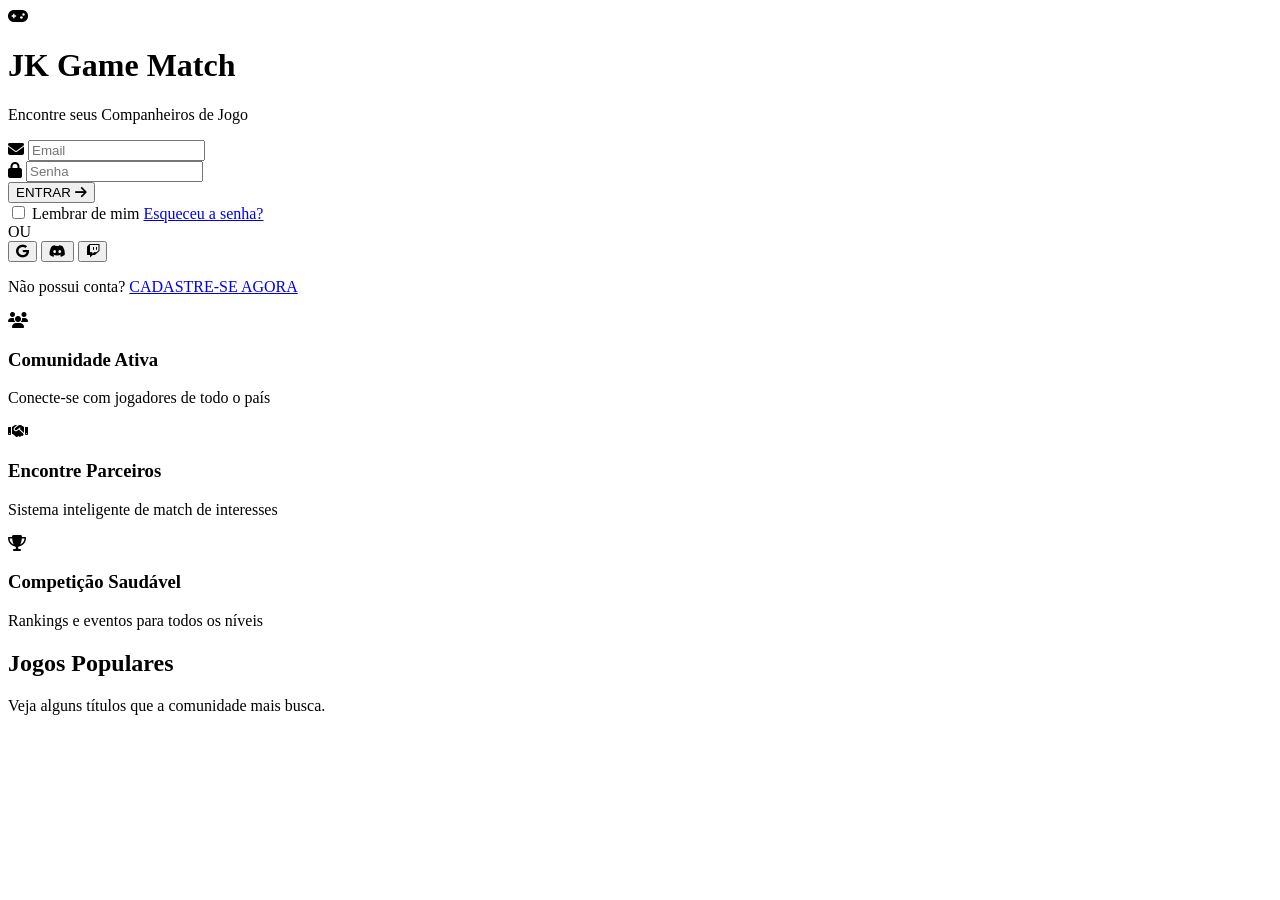
==== index.html @ 79d3e109 "Add files via upload" ====
<!DOCTYPE html>
<html lang="pt-BR">
<head>
    <meta charset="UTF-8">
    <meta name="viewport" content="width=device-width, initial-scale=1.0">
    <title>JK Game Match - Login</title>
    <link rel="stylesheet" href="css/style.css">
    <link rel="stylesheet" href="https://cdnjs.cloudflare.com/ajax/libs/font-awesome/6.4.0/css/all.min.css">
</head>
<body>
    <div class="background-animation"></div>

    <div class="login-container">
        <div class="login-box">
            <div class="logo-section">
                <div class="logo">
                    <i class="fas fa-gamepad"></i>
                    <h1>JK Game Match</h1>
                </div>
                <p class="tagline">Encontre seus Companheiros de Jogo</p>
            </div>

            <div id="statusMessage" class="status-message" role="alert"></div>

            <form id="loginForm" class="form-group" id="loginFormStatic">
                <div class="input-group">
                    <i class="fas fa-envelope"></i>
                    <input type="email" id="email" name="email" placeholder="Email" required>
                </div>

                <div class="input-group">
                    <i class="fas fa-lock"></i>
                    <input type="password" id="senha" name="senha" placeholder="Senha" required>
                </div>

                <button type="submit" class="btn-neon btn-login">
                    <span>ENTRAR</span>
                    <i class="fas fa-arrow-right"></i>
                </button>

                <div class="remember-forgot">
                    <label class="checkbox">
                        <input type="checkbox" id="lembrar">
                        <span>Lembrar de mim</span>
                    </label>
                    <a href="#" class="forgot-link">Esqueceu a senha?</a>
                </div>
            </form>

            <div class="divider">
                <span>OU</span>
            </div>

            <div class="social-login">
                <button id="googleLogin" class="btn-social google" title="Login com Google">
                    <i class="fab fa-google"></i>
                </button>
                <button id="discordLogin" class="btn-social discord" title="Login com Discord">
                    <i class="fab fa-discord"></i>
                </button>
                <button id="twitchLogin" class="btn-social twitch" title="Login com Twitch">
                    <i class="fab fa-twitch"></i>
                </button>
            </div>

            <div class="signup-link">
                <p>Não possui conta? <a href="cadastro.html" class="link-neon">CADASTRE-SE AGORA</a></p>
            </div>
        </div>

        <div class="login-info">
            <div class="info-card">
                <i class="fas fa-users"></i>
                <h3>Comunidade Ativa</h3>
                <p>Conecte-se com jogadores de todo o país</p>
            </div>
            <div class="info-card">
                <i class="fas fa-handshake"></i>
                <h3>Encontre Parceiros</h3>
                <p>Sistema inteligente de match de interesses</p>
            </div>
            <div class="info-card">
                <i class="fas fa-trophy"></i>
                <h3>Competição Saudável</h3>
                <p>Rankings e eventos para todos os níveis</p>
            </div>
        </div>

        <div class="login-games-section">
            <div class="section-header">
                <h2>Jogos Populares</h2>
                <p>Veja alguns títulos que a comunidade mais busca.</p>
            </div>
            <div class="games-grid" id="homeGames"></div>
        </div>
    </div>

    <script src="js/script.js"></script>
    <script src="js/dados.js"></script>
    <script>
        document.addEventListener('DOMContentLoaded', () => {
            const container = document.getElementById('homeGames');
            if (!container || !window.jogosSimulados) return;

            container.innerHTML = jogosSimulados.slice(0, 4).map(jogo => `
                <div class="game-card">
                    <div class="card-image" style="background-image: url('${jogo.imagem}');">
                        ${!jogo.imagem ? jogo.icon : ''}
                    </div>
                    <div class="card-content">
                        <h3 class="card-title">${jogo.nome}</h3>
                        <p class="card-subtitle">${jogo.genero} • ${jogo.plataforma}</p>
                        <p class="card-description">${jogo.descricao}</p>
                    </div>
                </div>
            `).join('');
        });
    </script>
    <script src="js/login_oauth.js"></script>
    <script>
        (function () {
            const params = new URLSearchParams(window.location.search);
            const status = params.get('status');
            const message = params.get('message');
            const box = document.getElementById('statusMessage');
            if (box && status && message) {
                box.textContent = decodeURIComponent(message);
                box.className = 'status-message show ' + (status === 'success' ? 'success' : 'error');
            }
        })();
    </script>
</body>
</html>
<script>
document.addEventListener('DOMContentLoaded', () => {
    const form = document.getElementById('loginFormStatic');
    if (form) {
        form.addEventListener('submit', (e) => {
            e.preventDefault();
            const email = document.getElementById('email').value;
            // Simular salvar usuário na sessão (localStorage)
            localStorage.setItem('usuarioLogado', JSON.stringify({
                id: 1,
                nome: 'Jogador Teste',
                nickname: 'JogadorTeste',
                email: email,
                rank: 'Intermediário',
                plataforma: 'PC',
                foto: 'images/avatar-default.svg',
                nivel: 5
            }));
            window.location.href = 'dashboard.html';
        });
    }
});
</script>
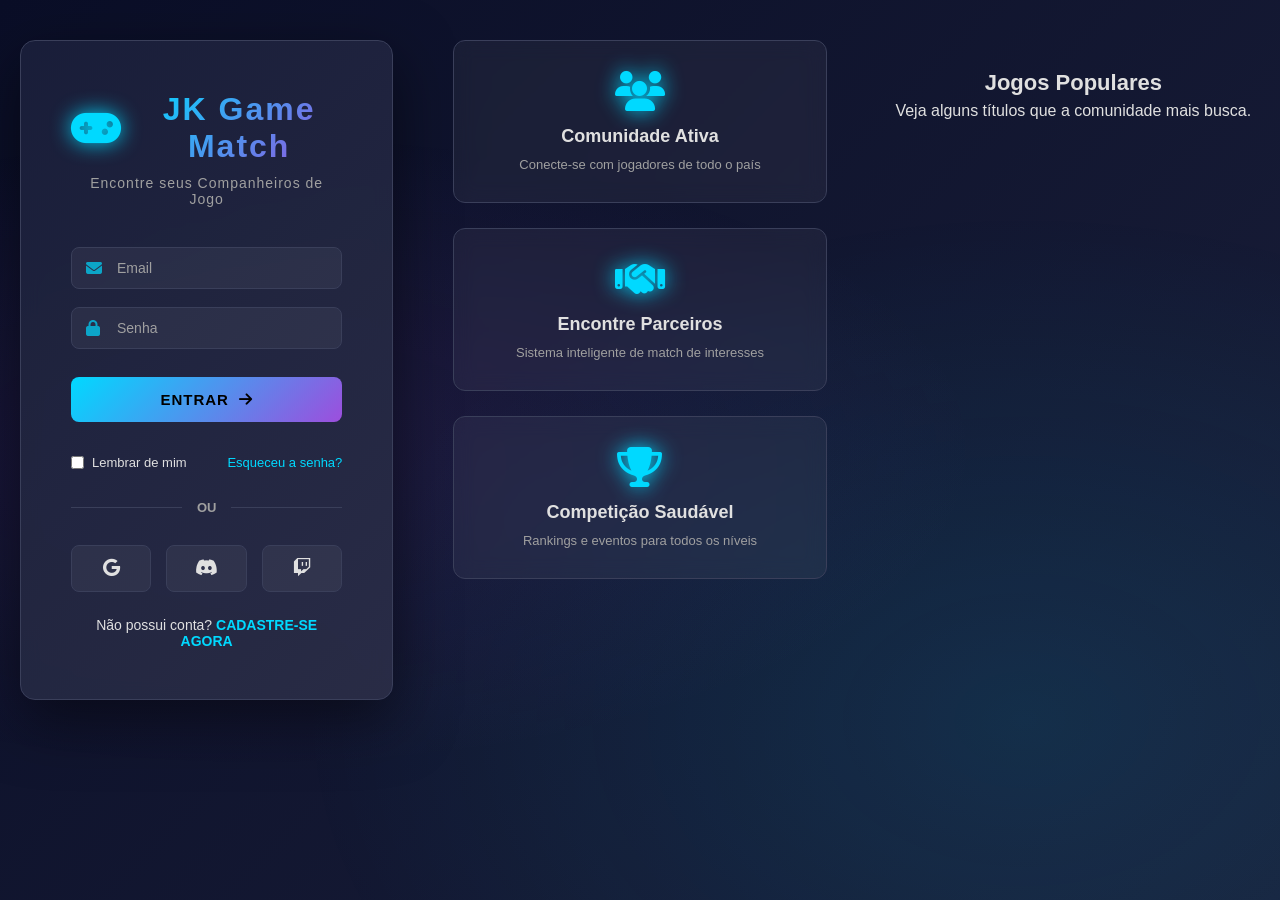
==== commit ef3ebed3: "Add files via upload" ====
--- a/index.html
+++ b/index.html
@@ -4,7 +4,7 @@
     <meta charset="UTF-8">
     <meta name="viewport" content="width=device-width, initial-scale=1.0">
     <title>JK Game Match - Login</title>
-    <link rel="stylesheet" href="css/style.css">
+    <link rel="stylesheet" href="style.css">
     <link rel="stylesheet" href="https://cdnjs.cloudflare.com/ajax/libs/font-awesome/6.4.0/css/all.min.css">
 </head>
 <body>
@@ -95,8 +95,8 @@
         </div>
     </div>
 
-    <script src="js/script.js"></script>
-    <script src="js/dados.js"></script>
+    <script src="script.js"></script>
+    <script src="dados.js"></script>
     <script>
         document.addEventListener('DOMContentLoaded', () => {
             const container = document.getElementById('homeGames');
@@ -116,7 +116,7 @@
             `).join('');
         });
     </script>
-    <script src="js/login_oauth.js"></script>
+    <script src="login_oauth.js"></script>
     <script>
         (function () {
             const params = new URLSearchParams(window.location.search);
--- a/style.css
+++ b/style.css
@@ -0,0 +1,2436 @@
+/* ============================================
+   JK Game Match - CSS Moderno e Gamer
+   ============================================ */
+
+* {
+    margin: 0;
+    padding: 0;
+    box-sizing: border-box;
+}
+
+/* Variáveis de cores */
+:root {
+    --primary: #0a0e27;
+    --secondary: #1a1f3a;
+    --tertiary: #2a2d47;
+    --accent-purple: #9d4edd;
+    --accent-blue: #00d9ff;
+    --accent-pink: #ff006e;
+    --text-light: #e0e0e0;
+    --text-muted: #a0a0a0;
+    --border: #3a3f5a;
+    --success: #00ff88;
+    --warning: #ffaa00;
+    --danger: #ff0055;
+    --shadow: rgba(0, 0, 0, 0.5);
+}
+
+/* Base */
+html, body {
+    width: 100%;
+    height: 100%;
+}
+
+body {
+    font-family: 'Segoe UI', 'Roboto', sans-serif;
+    background: linear-gradient(135deg, #0a0e27 0%, #1a1f3a 100%);
+    color: var(--text-light);
+    overflow-x: hidden;
+}
+
+/* Background Animation */
+.background-animation {
+    position: fixed;
+    top: 0;
+    left: 0;
+    width: 100%;
+    height: 100%;
+    background: 
+        radial-gradient(ellipse at 20% 50%, rgba(157, 78, 221, 0.1) 0%, transparent 50%),
+        radial-gradient(ellipse at 80% 80%, rgba(0, 217, 255, 0.1) 0%, transparent 50%);
+    pointer-events: none;
+    z-index: -1;
+    animation: gradientShift 15s ease infinite;
+}
+
+@keyframes gradientShift {
+    0%, 100% {
+        opacity: 1;
+    }
+    50% {
+        opacity: 0.8;
+    }
+}
+
+/* ============================================
+   LOGIN & CADASTRO
+   ============================================ */
+
+.login-container {
+    display: flex;
+    align-items: flex-start;
+    justify-content: space-between;
+    min-height: 100vh;
+    padding: 40px 20px;
+    gap: 60px;
+    flex-wrap: wrap;
+}
+
+.login-box,
+.login-info,
+.login-games-section {
+    flex: 1 1 320px;
+    min-width: 280px;
+}
+
+.login-box {
+    background: linear-gradient(135deg, rgba(26, 31, 58, 0.95) 0%, rgba(42, 45, 71, 0.95) 100%);
+    border: 1px solid var(--border);
+    border-radius: 15px;
+    padding: 50px;
+    width: 100%;
+    max-width: 450px;
+    box-shadow: 0 20px 60px var(--shadow);
+    backdrop-filter: blur(10px);
+    animation: slideInLeft 0.6s ease;
+}
+
+.login-games-section {
+    width: 100%;
+    max-width: 760px;
+    margin-top: 30px;
+}
+
+.login-games-section .section-header {
+    display: flex;
+    flex-direction: column;
+    gap: 6px;
+    margin-bottom: 20px;
+}
+
+.login-games-section .games-grid {
+    grid-template-columns: repeat(auto-fit, minmax(220px, 1fr));
+    gap: 18px;
+}
+
+@keyframes slideInLeft {
+    from {
+        opacity: 0;
+        transform: translateX(-50px);
+    }
+    to {
+        opacity: 1;
+        transform: translateX(0);
+    }
+}
+
+.signup-box {
+    max-width: 500px;
+}
+
+.logo-section {
+    text-align: center;
+    margin-bottom: 40px;
+}
+
+.logo {
+    display: flex;
+    align-items: center;
+    justify-content: center;
+    gap: 15px;
+    margin-bottom: 10px;
+}
+
+.logo i {
+    font-size: 40px;
+    color: var(--accent-blue);
+    text-shadow: 0 0 20px var(--accent-blue);
+}
+
+.logo h1 {
+    font-size: 32px;
+    background: linear-gradient(135deg, var(--accent-blue), var(--accent-purple));
+    -webkit-background-clip: text;
+    -webkit-text-fill-color: transparent;
+    background-clip: text;
+    font-weight: 800;
+    letter-spacing: 2px;
+}
+
+.tagline {
+    color: var(--text-muted);
+    font-size: 14px;
+    letter-spacing: 1px;
+}
+
+/* Form Group */
+.form-group {
+    display: flex;
+    flex-direction: column;
+    gap: 18px;
+    margin-bottom: 25px;
+}
+
+.form-row {
+    display: grid;
+    grid-template-columns: 1fr 1fr;
+    gap: 15px;
+}
+
+.input-group {
+    position: relative;
+    display: flex;
+    align-items: center;
+}
+
+.input-group i {
+    position: absolute;
+    left: 15px;
+    color: var(--accent-blue);
+    font-size: 16px;
+    opacity: 0.7;
+}
+
+.input-group input,
+.input-group select,
+.input-group textarea {
+    width: 100%;
+    background: rgba(255, 255, 255, 0.05);
+    border: 1px solid var(--border);
+    border-radius: 8px;
+    padding: 12px 15px 12px 45px;
+    color: var(--text-light);
+    font-size: 14px;
+    transition: all 0.3s ease;
+    font-family: inherit;
+}
+
+.input-group input:focus,
+.input-group select:focus,
+.input-group textarea:focus {
+    outline: none;
+    border-color: var(--accent-blue);
+    background: rgba(0, 217, 255, 0.1);
+    box-shadow: 0 0 15px rgba(0, 217, 255, 0.3);
+}
+
+.input-group input::placeholder {
+    color: var(--text-muted);
+}
+
+.input-group select option {
+    background: var(--secondary);
+    color: var(--text-light);
+}
+
+.input-group textarea {
+    resize: vertical;
+    padding-left: 45px;
+}
+
+/* Buttons */
+.btn-neon {
+    display: flex;
+    align-items: center;
+    justify-content: center;
+    gap: 10px;
+    width: 100%;
+    padding: 14px 20px;
+    background: linear-gradient(135deg, var(--accent-blue), var(--accent-purple));
+    color: #000;
+    border: none;
+    border-radius: 8px;
+    font-weight: 700;
+    font-size: 15px;
+    letter-spacing: 1px;
+    cursor: pointer;
+    transition: all 0.3s ease;
+    position: relative;
+    overflow: hidden;
+    text-transform: uppercase;
+}
+
+.btn-neon::before {
+    content: '';
+    position: absolute;
+    top: 0;
+    left: -100%;
+    width: 100%;
+    height: 100%;
+    background: linear-gradient(90deg, transparent, rgba(255, 255, 255, 0.2), transparent);
+    transition: left 0.5s ease;
+}
+
+.btn-neon:hover {
+    transform: translateY(-2px);
+    box-shadow: 0 10px 30px rgba(0, 217, 255, 0.4), 0 0 20px rgba(157, 78, 221, 0.3);
+}
+
+.btn-neon:hover::before {
+    left: 100%;
+}
+
+.btn-login {
+    margin-top: 10px;
+}
+
+/* Remember & Forgot */
+.remember-forgot {
+    display: flex;
+    justify-content: space-between;
+    align-items: center;
+    font-size: 13px;
+    margin-top: 15px;
+}
+
+.checkbox {
+    display: flex;
+    align-items: center;
+    gap: 8px;
+    cursor: pointer;
+    user-select: none;
+}
+
+.checkbox input {
+    width: auto !important;
+    padding: 0 !important;
+    left: auto !important;
+    cursor: pointer;
+}
+
+.forgot-link {
+    color: var(--accent-blue);
+    text-decoration: none;
+    transition: all 0.3s ease;
+}
+
+.forgot-link:hover {
+    text-decoration: underline;
+    text-shadow: 0 0 10px var(--accent-blue);
+}
+
+/* Divider */
+.divider {
+    display: flex;
+    align-items: center;
+    margin: 30px 0;
+    gap: 15px;
+}
+
+.divider::before,
+.divider::after {
+    content: '';
+    flex: 1;
+    height: 1px;
+    background: var(--border);
+}
+
+.divider span {
+    color: var(--text-muted);
+    font-size: 13px;
+    font-weight: 600;
+}
+
+/* Social Login */
+.social-login {
+    display: flex;
+    gap: 15px;
+    margin-bottom: 25px;
+}
+
+.btn-social {
+    flex: 1;
+    padding: 12px;
+    background: rgba(255, 255, 255, 0.05);
+    border: 1px solid var(--border);
+    border-radius: 8px;
+    color: var(--text-light);
+    font-size: 18px;
+    cursor: pointer;
+    transition: all 0.3s ease;
+}
+
+.btn-social:hover {
+    border-color: var(--accent-blue);
+    transform: translateY(-2px);
+    box-shadow: 0 5px 15px rgba(0, 217, 255, 0.2);
+}
+
+.btn-social.google:hover {
+    color: #4285f4;
+}
+
+.btn-social.discord:hover {
+    color: #5865f2;
+}
+
+.btn-social.twitch:hover {
+    color: #9146ff;
+}
+
+/* Signup Link */
+.signup-link {
+    text-align: center;
+    margin-top: 20px;
+    font-size: 14px;
+}
+
+.link-neon {
+    color: var(--accent-blue);
+    text-decoration: none;
+    font-weight: 700;
+    transition: all 0.3s ease;
+}
+
+.link-neon:hover {
+    color: var(--accent-purple);
+    text-shadow: 0 0 10px var(--accent-blue);
+}
+
+/* Checkbox Accept */
+.checkbox-accept {
+    display: flex;
+    gap: 10px;
+    font-size: 13px;
+    cursor: pointer;
+}
+
+.checkbox-accept input {
+    width: 18px !important;
+    height: 18px !important;
+    padding: 0 !important;
+    left: auto !important;
+    flex-shrink: 0;
+}
+
+.checkbox-accept a {
+    color: var(--accent-blue);
+    text-decoration: none;
+}
+
+.checkbox-accept a:hover {
+    text-decoration: underline;
+}
+
+/* Status Message */
+.status-message {
+    margin-top: 20px;
+    padding: 12px 15px;
+    border-radius: 8px;
+    font-size: 13px;
+    text-align: center;
+    display: none;
+}
+
+.status-message.show {
+    display: block;
+}
+
+.status-message.success {
+    background: rgba(0, 255, 136, 0.1);
+    border: 1px solid var(--success);
+    color: var(--success);
+}
+
+.status-message.error {
+    background: rgba(255, 0, 85, 0.1);
+    border: 1px solid var(--danger);
+    color: var(--danger);
+}
+
+/* Login Info Cards */
+.login-info {
+    display: grid;
+    grid-template-columns: repeat(auto-fit, minmax(220px, 1fr));
+    gap: 25px;
+}
+
+.info-card {
+    background: rgba(255, 255, 255, 0.05);
+    border: 1px solid var(--border);
+    border-radius: 12px;
+    padding: 30px 25px;
+    text-align: center;
+    backdrop-filter: blur(10px);
+    transition: all 0.3s ease;
+    animation: slideInRight 0.6s ease backwards;
+}
+
+.info-card:nth-child(1) { animation-delay: 0.1s; }
+.info-card:nth-child(2) { animation-delay: 0.2s; }
+.info-card:nth-child(3) { animation-delay: 0.3s; }
+
+@keyframes slideInRight {
+    from {
+        opacity: 0;
+        transform: translateX(50px);
+    }
+    to {
+        opacity: 1;
+        transform: translateX(0);
+    }
+}
+
+.info-card:hover {
+    border-color: var(--accent-blue);
+    transform: translateY(-10px);
+    box-shadow: 0 15px 40px rgba(0, 217, 255, 0.2);
+}
+
+.info-card i {
+    font-size: 40px;
+    color: var(--accent-blue);
+    margin-bottom: 15px;
+    text-shadow: 0 0 20px var(--accent-blue);
+}
+
+.info-card h3 {
+    font-size: 18px;
+    margin-bottom: 10px;
+    color: var(--text-light);
+}
+
+.info-card p {
+    font-size: 13px;
+    color: var(--text-muted);
+}
+
+/* ============================================
+   LAYOUT PRINCIPAL
+   ============================================ */
+
+.container-main {
+    display: flex;
+    height: 100vh;
+    background: var(--primary);
+}
+
+.sidebar {
+    width: 280px;
+    background: linear-gradient(180deg, rgba(26, 31, 58, 0.98) 0%, rgba(10, 14, 39, 0.98) 100%);
+    border-right: 1px solid var(--border);
+    display: flex;
+    flex-direction: column;
+    padding: 20px;
+    overflow-y: auto;
+    scrollbar-width: thin;
+    scrollbar-color: var(--accent-blue) transparent;
+}
+
+.sidebar::-webkit-scrollbar {
+    width: 6px;
+}
+
+.sidebar::-webkit-scrollbar-track {
+    background: transparent;
+}
+
+.sidebar::-webkit-scrollbar-thumb {
+    background: var(--accent-blue);
+    border-radius: 3px;
+}
+
+.sidebar-header {
+    display: flex;
+    justify-content: space-between;
+    align-items: center;
+    margin-bottom: 30px;
+}
+
+.logo-small {
+    display: flex;
+    align-items: center;
+    gap: 10px;
+    font-weight: 800;
+    font-size: 18px;
+}
+
+.logo-small i {
+    color: var(--accent-blue);
+    text-shadow: 0 0 15px var(--accent-blue);
+}
+
+.btn-sidebar-toggle {
+    display: none;
+    background: none;
+    border: none;
+    color: var(--accent-blue);
+    cursor: pointer;
+    font-size: 20px;
+}
+
+.sidebar-nav {
+    flex: 1;
+    display: flex;
+    flex-direction: column;
+    gap: 10px;
+}
+
+.nav-item {
+    display: flex;
+    align-items: center;
+    gap: 15px;
+    padding: 12px 15px;
+    border-radius: 8px;
+    color: var(--text-muted);
+    text-decoration: none;
+    transition: all 0.3s ease;
+    position: relative;
+    overflow: hidden;
+    font-size: 14px;
+    font-weight: 500;
+}
+
+.nav-item::before {
+    content: '';
+    position: absolute;
+    left: 0;
+    top: 0;
+    height: 100%;
+    width: 3px;
+    background: var(--accent-blue);
+    transform: scaleY(0);
+    transform-origin: bottom;
+    transition: transform 0.3s ease;
+}
+
+.nav-item:hover {
+    color: var(--accent-blue);
+    background: rgba(0, 217, 255, 0.1);
+}
+
+.nav-item:hover::before {
+    transform: scaleY(1);
+}
+
+.nav-item.active {
+    color: var(--accent-blue);
+    background: rgba(0, 217, 255, 0.15);
+}
+
+.nav-item.active::before {
+    transform: scaleY(1);
+}
+
+.nav-item i {
+    width: 20px;
+    text-align: center;
+}
+
+.nav-item .badge {
+    margin-left: auto;
+    background: var(--danger);
+    color: white;
+    border-radius: 50%;
+    width: 24px;
+    height: 24px;
+    display: flex;
+    align-items: center;
+    justify-content: center;
+    font-size: 12px;
+    font-weight: 700;
+}
+
+.sidebar-footer {
+    display: flex;
+    flex-direction: column;
+    gap: 10px;
+    padding-top: 20px;
+    border-top: 1px solid var(--border);
+}
+
+.nav-item.logout {
+    color: var(--danger);
+}
+
+.nav-item.logout:hover {
+    background: rgba(255, 0, 85, 0.1);
+}
+
+/* Main Content */
+.main-content {
+    flex: 1;
+    display: flex;
+    flex-direction: column;
+    overflow: hidden;
+}
+
+.navbar {
+    display: flex;
+    justify-content: space-between;
+    align-items: center;
+    padding: 20px 30px;
+    background: rgba(26, 31, 58, 0.8);
+    border-bottom: 1px solid var(--border);
+    backdrop-filter: blur(10px);
+    gap: 30px;
+}
+
+.navbar-left {
+    flex: 0 0 auto;
+}
+
+.page-title {
+    font-size: 24px;
+    font-weight: 700;
+}
+
+.navbar-right {
+    display: flex;
+    align-items: center;
+    gap: 30px;
+}
+
+.search-box {
+    position: relative;
+    width: 250px;
+    display: flex;
+    align-items: center;
+}
+
+.search-box i {
+    position: absolute;
+    left: 15px;
+    color: var(--text-muted);
+}
+
+.search-box input {
+    width: 100%;
+    background: rgba(255, 255, 255, 0.05) !important;
+    border: 1px solid var(--border) !important;
+    padding: 10px 15px 10px 40px !important;
+    border-radius: 8px !important;
+    font-size: 13px !important;
+}
+
+.navbar-icons {
+    display: flex;
+    align-items: center;
+    gap: 20px;
+}
+
+.icon-btn {
+    position: relative;
+    background: none;
+    border: none;
+    color: var(--text-muted);
+    cursor: pointer;
+    font-size: 20px;
+    transition: all 0.3s ease;
+}
+
+.icon-btn:hover {
+    color: var(--accent-blue);
+    transform: scale(1.1);
+}
+
+.notification-dot {
+    position: absolute;
+    top: -5px;
+    right: -5px;
+    width: 8px;
+    height: 8px;
+    background: var(--danger);
+    border-radius: 50%;
+    display: none;
+    animation: pulse 2s infinite;
+}
+
+.notification-dot.active {
+    display: block;
+}
+
+@keyframes pulse {
+    0%, 100% {
+        box-shadow: 0 0 0 0 rgba(255, 0, 85, 0.7);
+    }
+    50% {
+        box-shadow: 0 0 0 6px rgba(255, 0, 85, 0.3);
+    }
+}
+
+.user-profile-mini {
+    display: flex;
+    align-items: center;
+    gap: 12px;
+    padding: 8px 12px;
+    background: rgba(255, 255, 255, 0.05);
+    border-radius: 20px;
+    border: 1px solid var(--border);
+    cursor: pointer;
+    transition: all 0.3s ease;
+}
+
+.user-profile-mini:hover {
+    border-color: var(--accent-blue);
+    background: rgba(0, 217, 255, 0.1);
+}
+
+.user-profile-mini img {
+    width: 32px;
+    height: 32px;
+    border-radius: 50%;
+    border: 2px solid var(--accent-blue);
+}
+
+.user-profile-mini .user-info-mini {
+    display: flex;
+    flex-direction: column;
+    min-width: 0;
+}
+
+.user-profile-mini .user-info-mini span {
+    font-size: 13px;
+    font-weight: 700;
+    color: var(--text-light);
+    max-width: 120px;
+    overflow: hidden;
+    text-overflow: ellipsis;
+    white-space: nowrap;
+}
+
+.user-profile-mini .user-info-mini small {
+    font-size: 11px;
+    color: var(--text-muted);
+    display: block;
+    max-width: 120px;
+    overflow: hidden;
+    text-overflow: ellipsis;
+    white-space: nowrap;
+}
+    overflow: hidden;
+    text-overflow: ellipsis;
+}
+
+/* Dashboard Content */
+.dashboard-content {
+    flex: 1;
+    padding: 30px;
+    overflow-y: auto;
+    scrollbar-width: thin;
+    scrollbar-color: var(--accent-blue) transparent;
+}
+
+.dashboard-content::-webkit-scrollbar {
+    width: 8px;
+}
+
+.dashboard-content::-webkit-scrollbar-track {
+    background: transparent;
+}
+
+.dashboard-content::-webkit-scrollbar-thumb {
+    background: var(--accent-blue);
+    border-radius: 4px;
+}
+
+/* Welcome Section */
+.welcome-section {
+    margin-bottom: 40px;
+}
+
+.welcome-card {
+    background: linear-gradient(135deg, rgba(157, 78, 221, 0.15) 0%, rgba(0, 217, 255, 0.15) 100%);
+    border: 1px solid var(--border);
+    border-radius: 12px;
+    padding: 40px;
+    display: flex;
+    justify-content: space-between;
+    align-items: center;
+    gap: 40px;
+}
+
+.welcome-text h1 {
+    font-size: 32px;
+    margin-bottom: 10px;
+    background: linear-gradient(135deg, var(--accent-blue), var(--accent-purple));
+    -webkit-background-clip: text;
+    -webkit-text-fill-color: transparent;
+    background-clip: text;
+}
+
+.welcome-text p {
+    color: var(--text-muted);
+    font-size: 15px;
+}
+
+.welcome-stats {
+    display: grid;
+    grid-template-columns: repeat(3, 1fr);
+    gap: 20px;
+}
+
+.stat-card {
+    display: flex;
+    align-items: center;
+    gap: 15px;
+    background: rgba(255, 255, 255, 0.05);
+    padding: 20px;
+    border-radius: 10px;
+    border: 1px solid var(--border);
+}
+
+.stat-card i {
+    font-size: 24px;
+    color: var(--accent-blue);
+    text-shadow: 0 0 15px var(--accent-blue);
+}
+
+.stat-info {
+    display: flex;
+    flex-direction: column;
+}
+
+.stat-label {
+    font-size: 12px;
+    color: var(--text-muted);
+    margin-bottom: 5px;
+}
+
+.stat-number {
+    font-size: 22px;
+    font-weight: 700;
+    color: var(--accent-blue);
+}
+
+/* Sections */
+.section {
+    margin-bottom: 50px;
+}
+
+.section-header {
+    display: flex;
+    justify-content: space-between;
+    align-items: center;
+    margin-bottom: 25px;
+}
+
+.section-header h2 {
+    font-size: 22px;
+    font-weight: 700;
+}
+
+.see-all {
+    color: var(--accent-blue);
+    text-decoration: none;
+    font-size: 13px;
+    font-weight: 600;
+    transition: all 0.3s ease;
+}
+
+.see-all:hover {
+    text-shadow: 0 0 10px var(--accent-blue);
+}
+
+/* Grids */
+.games-grid,
+.players-grid,
+.matches-grid {
+    display: grid;
+    grid-template-columns: repeat(auto-fill, minmax(200px, 1fr));
+    gap: 20px;
+}
+
+.players-grid.large {
+    grid-template-columns: repeat(auto-fill, minmax(250px, 1fr));
+}
+
+/* Game Card */
+.game-card,
+.player-card,
+.match-card {
+    background: rgba(255, 255, 255, 0.05);
+    border: 1px solid var(--border);
+    border-radius: 10px;
+    overflow: hidden;
+    transition: all 0.3s ease;
+    cursor: pointer;
+    display: flex;
+    flex-direction: column;
+}
+
+.game-card:hover,
+.player-card:hover,
+.match-card:hover {
+    border-color: var(--accent-blue);
+    transform: translateY(-10px);
+    box-shadow: 0 20px 40px rgba(0, 217, 255, 0.3);
+}
+
+/* Game Card Image */
+.card-image {
+    width: 100%;
+    height: 160px;
+    background: linear-gradient(135deg, var(--secondary), var(--tertiary));
+    background-size: cover;
+    background-position: center;
+    display: flex;
+    align-items: center;
+    justify-content: center;
+    font-size: 40px;
+    position: relative;
+    overflow: hidden;
+}
+
+.card-image::after {
+    content: '';
+    position: absolute;
+    top: 0;
+    left: -100%;
+    width: 100%;
+    height: 100%;
+    background: linear-gradient(90deg, transparent, rgba(0, 217, 255, 0.2), transparent);
+    transition: left 0.5s ease;
+}
+
+.game-card:hover .card-image::after {
+    left: 100%;
+}
+
+.game-card:hover,
+.player-card:hover,
+.match-card:hover {
+    border-color: var(--accent-blue);
+    transform: translateY(-10px);
+    box-shadow: 0 20px 40px rgba(0, 217, 255, 0.3);
+}
+
+/* Card Content */
+.card-content {
+    padding: 15px;
+    flex: 1;
+    display: flex;
+    flex-direction: column;
+}
+
+.card-title {
+    font-size: 16px;
+    font-weight: 700;
+    margin-bottom: 8px;
+    color: var(--text-light);
+}
+
+.card-subtitle {
+    font-size: 12px;
+    color: var(--text-muted);
+    margin-bottom: 10px;
+}
+
+.card-description {
+    font-size: 12px;
+    color: var(--text-muted);
+    flex: 1;
+    margin-bottom: 10px;
+    line-height: 1.4;
+}
+
+.card-meta {
+    display: flex;
+    gap: 10px;
+    flex-wrap: wrap;
+    margin-bottom: 12px;
+}
+
+.meta-tag {
+    background: rgba(0, 217, 255, 0.15);
+    border: 1px solid rgba(0, 217, 255, 0.3);
+    color: var(--accent-blue);
+    padding: 4px 10px;
+    border-radius: 6px;
+    font-size: 11px;
+    font-weight: 600;
+}
+
+.card-actions {
+    display: flex;
+    gap: 10px;
+}
+
+.btn-card {
+    flex: 1;
+    padding: 8px 12px;
+    background: rgba(0, 217, 255, 0.1);
+    border: 1px solid var(--accent-blue);
+    color: var(--accent-blue);
+    border-radius: 6px;
+    cursor: pointer;
+    font-size: 12px;
+    font-weight: 600;
+    transition: all 0.3s ease;
+}
+
+.btn-card:hover {
+    background: var(--accent-blue);
+    color: #000;
+}
+
+.btn-icon {
+    width: 36px;
+    height: 36px;
+    padding: 0;
+    background: rgba(0, 217, 255, 0.1);
+    border: 1px solid var(--accent-blue);
+    color: var(--accent-blue);
+    display: flex;
+    align-items: center;
+    justify-content: center;
+    border-radius: 6px;
+    cursor: pointer;
+    transition: all 0.3s ease;
+}
+
+.btn-icon:hover {
+    background: var(--accent-blue);
+    color: #000;
+}
+
+/* Player Card */
+.player-card {
+    text-align: center;
+}
+
+.player-avatar {
+    width: 100%;
+    height: 180px;
+    background: linear-gradient(135deg, var(--secondary), var(--tertiary));
+    display: flex;
+    align-items: center;
+    justify-content: center;
+    font-size: 60px;
+}
+
+.player-info {
+    padding: 15px;
+}
+
+.player-name {
+    font-size: 16px;
+    font-weight: 700;
+    margin-bottom: 5px;
+}
+
+.player-status {
+    display: inline-flex;
+    align-items: center;
+    gap: 5px;
+    font-size: 11px;
+    color: var(--success);
+    margin-bottom: 10px;
+}
+
+.player-status::before {
+    content: '';
+    width: 6px;
+    height: 6px;
+    background: var(--success);
+    border-radius: 50%;
+}
+
+.player-details {
+    font-size: 12px;
+    color: var(--text-muted);
+    margin-bottom: 10px;
+}
+
+.player-details p {
+    margin: 3px 0;
+}
+
+.player-actions {
+    display: flex;
+    gap: 10px;
+}
+
+/* Match Card */
+.match-card {
+    padding: 20px;
+}
+
+.match-header {
+    display: flex;
+    align-items: center;
+    gap: 15px;
+    margin-bottom: 15px;
+}
+
+.match-avatar {
+    width: 50px;
+    height: 50px;
+    border-radius: 50%;
+    background: linear-gradient(135deg, var(--accent-blue), var(--accent-purple));
+    display: flex;
+    align-items: center;
+    justify-content: center;
+    font-size: 24px;
+    flex-shrink: 0;
+}
+
+.match-info h4 {
+    font-size: 15px;
+    margin-bottom: 3px;
+}
+
+.match-info p {
+    font-size: 12px;
+    color: var(--text-muted);
+}
+
+.match-status {
+    display: inline-block;
+    padding: 4px 12px;
+    background: rgba(0, 255, 136, 0.1);
+    border: 1px solid var(--success);
+    color: var(--success);
+    border-radius: 6px;
+    font-size: 11px;
+    font-weight: 600;
+    margin: 10px 0;
+}
+
+.match-status.pendente {
+    background: rgba(255, 170, 0, 0.1);
+    border-color: var(--warning);
+    color: var(--warning);
+}
+
+.match-status.recusado {
+    background: rgba(255, 0, 85, 0.1);
+    border-color: var(--danger);
+    color: var(--danger);
+}
+
+/* Filters */
+.filters-section {
+    background: rgba(26, 31, 58, 0.5);
+    border: 1px solid var(--border);
+    border-radius: 10px;
+    padding: 20px;
+    margin-bottom: 30px;
+    display: flex;
+    gap: 20px;
+    flex-wrap: wrap;
+    align-items: center;
+}
+
+.filter-group {
+    display: flex;
+    flex-direction: column;
+    gap: 8px;
+    flex: 1;
+    min-width: 150px;
+}
+
+.filter-group label {
+    font-size: 12px;
+    font-weight: 600;
+    color: var(--text-muted);
+    text-transform: uppercase;
+    letter-spacing: 0.5px;
+}
+
+.filter-group select {
+    background: rgba(255, 255, 255, 0.05) !important;
+    border: 1px solid var(--border) !important;
+    padding: 10px 12px !important;
+    border-radius: 6px !important;
+    font-size: 13px !important;
+    color: var(--text-light) !important;
+}
+
+.btn-filter-clear {
+    padding: 10px 20px;
+    background: rgba(255, 0, 85, 0.15);
+    border: 1px solid var(--danger);
+    color: var(--danger);
+    border-radius: 6px;
+    font-size: 12px;
+    font-weight: 600;
+    cursor: pointer;
+    transition: all 0.3s ease;
+    text-transform: uppercase;
+    letter-spacing: 0.5px;
+}
+
+.btn-filter-clear:hover {
+    background: var(--danger);
+    color: white;
+}
+
+/* Sort Options */
+.sort-options {
+    display: flex;
+    align-items: center;
+    gap: 15px;
+    margin-bottom: 25px;
+    padding-bottom: 20px;
+    border-bottom: 1px solid var(--border);
+}
+
+.sort-options span {
+    font-size: 13px;
+    font-weight: 600;
+    color: var(--text-muted);
+}
+
+.sort-btn {
+    padding: 8px 16px;
+    background: rgba(0, 217, 255, 0.1);
+    border: 1px solid var(--border);
+    color: var(--text-light);
+    border-radius: 6px;
+    font-size: 12px;
+    font-weight: 600;
+    cursor: pointer;
+    transition: all 0.3s ease;
+    text-transform: uppercase;
+}
+
+.sort-btn:hover,
+.sort-btn.active {
+    border-color: var(--accent-blue);
+    background: var(--accent-blue);
+    color: #000;
+}
+
+/* Tabs */
+.matches-tabs,
+.games-tabs,
+.profile-tabs {
+    display: flex;
+    gap: 20px;
+    border-bottom: 1px solid var(--border);
+    margin-bottom: 30px;
+    padding: 0 30px;
+    background: rgba(26, 31, 58, 0.5);
+    position: relative;
+}
+
+.tab-btn {
+    display: flex;
+    align-items: center;
+    gap: 8px;
+    padding: 15px 0;
+    background: none;
+    border: none;
+    color: var(--text-muted);
+    cursor: pointer;
+    font-size: 14px;
+    font-weight: 600;
+    position: relative;
+    transition: all 0.3s ease;
+    text-transform: uppercase;
+    letter-spacing: 0.5px;
+}
+
+.tab-btn::after {
+    content: '';
+    position: absolute;
+    bottom: -1px;
+    left: 0;
+    width: 100%;
+    height: 3px;
+    background: var(--accent-blue);
+    transform: scaleX(0);
+    transform-origin: left;
+    transition: transform 0.3s ease;
+}
+
+.tab-btn:hover {
+    color: var(--accent-blue);
+}
+
+.tab-btn.active {
+    color: var(--accent-blue);
+}
+
+.tab-btn.active::after {
+    transform: scaleX(1);
+}
+
+.tab-btn .count {
+    background: var(--danger);
+    color: white;
+    border-radius: 50%;
+    width: 22px;
+    height: 22px;
+    display: flex;
+    align-items: center;
+    justify-content: center;
+    font-size: 11px;
+    font-weight: 700;
+}
+
+.tab-content {
+    display: none;
+}
+
+.tab-content.active {
+    display: block;
+}
+
+/* Matches List */
+.matches-list,
+.games-list {
+    display: flex;
+    flex-direction: column;
+    gap: 15px;
+}
+
+.match-item,
+.game-item {
+    background: rgba(255, 255, 255, 0.05);
+    border: 1px solid var(--border);
+    border-radius: 10px;
+    padding: 20px;
+    display: flex;
+    justify-content: space-between;
+    align-items: center;
+    transition: all 0.3s ease;
+    cursor: pointer;
+}
+
+.match-item:hover,
+.game-item:hover {
+    border-color: var(--accent-blue);
+    background: rgba(0, 217, 255, 0.1);
+    transform: translateX(10px);
+}
+
+.match-item-left {
+    display: flex;
+    align-items: center;
+    gap: 15px;
+    flex: 1;
+}
+
+.match-item-right {
+    display: flex;
+    gap: 10px;
+}
+
+.btn-accept {
+    width: 36px;
+    height: 36px;
+    padding: 0;
+    background: rgba(0, 255, 136, 0.1);
+    border: 1px solid var(--success);
+    color: var(--success);
+    display: flex;
+    align-items: center;
+    justify-content: center;
+    border-radius: 6px;
+    cursor: pointer;
+    transition: all 0.3s ease;
+    font-size: 16px;
+}
+
+.btn-accept:hover {
+    background: var(--success);
+    color: #000;
+    transform: scale(1.1);
+    box-shadow: 0 0 15px rgba(0, 255, 136, 0.5);
+}
+
+.btn-accept:active {
+    transform: scale(0.95);
+}
+
+.btn-reject {
+    width: 36px;
+    height: 36px;
+    padding: 0;
+    background: rgba(255, 0, 85, 0.1);
+    border: 1px solid var(--danger);
+    color: var(--danger);
+    display: flex;
+    align-items: center;
+    justify-content: center;
+    border-radius: 6px;
+    cursor: pointer;
+    transition: all 0.3s ease;
+    font-size: 16px;
+}
+
+.btn-reject:hover {
+    background: var(--danger);
+    color: #fff;
+    transform: scale(1.1);
+    box-shadow: 0 0 15px rgba(255, 0, 85, 0.5);
+}
+
+.btn-reject:active {
+    transform: scale(0.95);
+}
+
+/* Empty State */
+.empty-state {
+    text-align: center;
+    padding: 60px 20px;
+}
+
+.empty-state i {
+    font-size: 60px;
+    color: var(--text-muted);
+    opacity: 0.3;
+    margin-bottom: 20px;
+}
+
+.empty-state h3 {
+    font-size: 20px;
+    margin-bottom: 10px;
+    color: var(--text-muted);
+}
+
+.empty-state p {
+    color: var(--text-muted);
+    margin-bottom: 20px;
+}
+
+.empty-state a {
+    color: var(--accent-blue);
+    text-decoration: none;
+}
+
+.no-results {
+    text-align: center;
+    padding: 80px 20px;
+}
+
+.no-results i {
+    font-size: 80px;
+    color: var(--text-muted);
+    opacity: 0.2;
+    margin-bottom: 20px;
+}
+
+/* Pagination */
+.pagination {
+    display: flex;
+    justify-content: center;
+    gap: 10px;
+    margin-top: 40px;
+    flex-wrap: wrap;
+}
+
+.pagination button {
+    padding: 10px 12px;
+    background: rgba(255, 255, 255, 0.05);
+    border: 1px solid var(--border);
+    color: var(--text-light);
+    border-radius: 6px;
+    cursor: pointer;
+    font-size: 13px;
+    font-weight: 600;
+    transition: all 0.3s ease;
+}
+
+.pagination button:hover,
+.pagination button.active {
+    border-color: var(--accent-blue);
+    background: var(--accent-blue);
+    color: #000;
+}
+
+/* Modal */
+.modal {
+    display: none;
+    position: fixed;
+    top: 0;
+    left: 0;
+    width: 100%;
+    height: 100%;
+    background: rgba(0, 0, 0, 0.8);
+    z-index: 1000;
+    align-items: center;
+    justify-content: center;
+    backdrop-filter: blur(5px);
+}
+
+.modal.show {
+    display: flex;
+    animation: fadeIn 0.3s ease;
+}
+
+@keyframes fadeIn {
+    from {
+        opacity: 0;
+    }
+    to {
+        opacity: 1;
+    }
+}
+
+.modal-content {
+    background: linear-gradient(135deg, rgba(26, 31, 58, 0.98) 0%, rgba(42, 45, 71, 0.98) 100%);
+    border: 1px solid var(--border);
+    border-radius: 12px;
+    padding: 40px;
+    max-width: 600px;
+    max-height: 90vh;
+    overflow-y: auto;
+    position: relative;
+    animation: slideUp 0.3s ease;
+}
+
+@keyframes slideUp {
+    from {
+        opacity: 0;
+        transform: translateY(50px);
+    }
+    to {
+        opacity: 1;
+        transform: translateY(0);
+    }
+}
+
+.close-modal {
+    position: absolute;
+    top: 20px;
+    right: 20px;
+    background: none;
+    border: none;
+    color: var(--text-muted);
+    font-size: 28px;
+    cursor: pointer;
+    transition: all 0.3s ease;
+}
+
+.close-modal:hover {
+    color: var(--accent-blue);
+    transform: rotate(90deg);
+}
+
+.modal-header {
+    margin-bottom: 25px;
+}
+
+.modal-header h2 {
+    font-size: 22px;
+    font-weight: 700;
+}
+
+.modal-body {
+    padding: 0;
+}
+
+/* Notificações/Toast */
+.notification {
+    padding: 15px 20px;
+    background: rgba(26, 31, 58, 0.95);
+    border: 1px solid var(--border);
+    border-radius: 8px;
+    color: var(--text-light);
+    font-size: 14px;
+    display: flex;
+    align-items: center;
+    gap: 10px;
+    animation: slideInRight 0.3s ease;
+    box-shadow: 0 10px 30px rgba(0, 0, 0, 0.5);
+    min-width: 280px;
+    max-width: 400px;
+}
+
+.notification.success {
+    border-color: var(--success);
+    background: rgba(0, 255, 136, 0.1);
+    color: var(--success);
+}
+
+.notification.success::before {
+    content: '✅';
+    font-size: 18px;
+}
+
+.notification.error {
+    border-color: var(--danger);
+    background: rgba(255, 0, 85, 0.1);
+    color: var(--danger);
+}
+
+.notification.error::before {
+    content: '❌';
+    font-size: 18px;
+}
+
+.notification.warning {
+    border-color: var(--warning);
+    background: rgba(255, 170, 0, 0.1);
+    color: var(--warning);
+}
+
+.notification.warning::before {
+    content: '⚠️';
+    font-size: 18px;
+}
+
+.notification.info {
+    border-color: var(--accent-blue);
+    background: rgba(0, 217, 255, 0.1);
+    color: var(--accent-blue);
+}
+
+.notification.info::before {
+    content: 'ℹ️';
+    font-size: 18px;
+}
+
+@keyframes slideInRight {
+    from {
+        opacity: 0;
+        transform: translateX(50px);
+    }
+    to {
+        opacity: 1;
+        transform: translateX(0);
+    }
+}
+
+@keyframes slideOutRight {
+    from {
+        opacity: 1;
+        transform: translateX(0);
+    }
+    to {
+        opacity: 0;
+        transform: translateX(50px);
+    }
+}
+
+.notification.fade-out {
+    animation: slideOutRight 0.3s ease;
+}
+
+/* Player Detail */
+.player-detail {
+    text-align: center;
+}
+
+.player-detail-avatar {
+    width: 120px;
+    height: 120px;
+    border-radius: 50%;
+    background: linear-gradient(135deg, var(--accent-blue), var(--accent-purple));
+    margin: 0 auto 20px;
+    display: flex;
+    align-items: center;
+    justify-content: center;
+    font-size: 60px;
+    border: 3px solid var(--accent-blue);
+    box-shadow: 0 0 20px rgba(0, 217, 255, 0.4);
+}
+
+.player-detail-name {
+    font-size: 24px;
+    font-weight: 700;
+    margin-bottom: 5px;
+}
+
+.player-detail-nickname {
+    color: var(--accent-blue);
+    margin-bottom: 20px;
+}
+
+.player-detail-stats {
+    display: grid;
+    grid-template-columns: repeat(2, 1fr);
+    gap: 15px;
+    margin: 20px 0;
+}
+
+.detail-stat {
+    background: rgba(255, 255, 255, 0.05);
+    border: 1px solid var(--border);
+    border-radius: 8px;
+    padding: 15px;
+}
+
+.detail-stat-label {
+    font-size: 12px;
+    color: var(--text-muted);
+    text-transform: uppercase;
+    letter-spacing: 0.5px;
+    margin-bottom: 5px;
+}
+
+.detail-stat-value {
+    font-size: 18px;
+    font-weight: 700;
+    color: var(--accent-blue);
+}
+
+.player-detail-games {
+    text-align: left;
+    margin: 25px 0;
+}
+
+.player-detail-games h4 {
+    font-size: 14px;
+    font-weight: 700;
+    margin-bottom: 10px;
+    color: var(--text-light);
+}
+
+.games-list-detail {
+    display: flex;
+    flex-wrap: wrap;
+    gap: 10px;
+}
+
+.game-tag {
+    background: rgba(0, 217, 255, 0.1);
+    border: 1px solid var(--accent-blue);
+    color: var(--accent-blue);
+    padding: 8px 12px;
+    border-radius: 6px;
+    font-size: 12px;
+    font-weight: 600;
+}
+
+.player-detail-actions {
+    display: flex;
+    gap: 10px;
+    margin-top: 25px;
+}
+
+.btn-match {
+    flex: 1;
+    padding: 12px;
+    background: linear-gradient(135deg, var(--accent-blue), var(--accent-purple));
+    color: #000;
+    border: none;
+    border-radius: 8px;
+    font-weight: 700;
+    font-size: 13px;
+    cursor: pointer;
+    transition: all 0.3s ease;
+    text-transform: uppercase;
+    letter-spacing: 0.5px;
+}
+
+.btn-match:hover {
+    transform: translateY(-2px);
+    box-shadow: 0 10px 25px rgba(0, 217, 255, 0.3);
+}
+
+.btn-pass {
+    flex: 1;
+    padding: 12px;
+    background: rgba(255, 255, 255, 0.05);
+    border: 1px solid var(--border);
+    color: var(--text-light);
+    border-radius: 8px;
+    font-weight: 700;
+    font-size: 13px;
+    cursor: pointer;
+    transition: all 0.3s ease;
+    text-transform: uppercase;
+    letter-spacing: 0.5px;
+}
+
+.btn-pass:hover {
+    border-color: var(--danger);
+    color: var(--danger);
+}
+
+/* Profile Section */
+.profile-content {
+    padding: 30px;
+    overflow-y: auto;
+}
+
+.profile-header {
+    margin-bottom: 40px;
+}
+
+.profile-banner {
+    width: 100%;
+    height: 200px;
+    background: linear-gradient(135deg, rgba(157, 78, 221, 0.3) 0%, rgba(0, 217, 255, 0.3) 100%);
+    border: 1px solid var(--border);
+    border-radius: 12px;
+    margin-bottom: -60px;
+    position: relative;
+    overflow: hidden;
+}
+
+.profile-banner::after {
+    content: '';
+    position: absolute;
+    inset: 0;
+    background: linear-gradient(90deg, transparent, rgba(0, 217, 255, 0.1), transparent);
+    animation: shine 3s infinite;
+}
+
+@keyframes shine {
+    0%, 100% {
+        left: -100%;
+    }
+    50% {
+        left: 100%;
+    }
+}
+
+.profile-info-main {
+    display: flex;
+    align-items: flex-end;
+    gap: 30px;
+    padding: 0 30px;
+    background: rgba(26, 31, 58, 0.8);
+    border: 1px solid var(--border);
+    border-radius: 12px;
+    border-top: none;
+    padding: 30px;
+    position: relative;
+}
+
+.profile-avatar {
+    position: relative;
+    flex-shrink: 0;
+}
+
+.profile-avatar img {
+    width: 140px;
+    height: 140px;
+    border-radius: 50%;
+    border: 4px solid var(--accent-blue);
+    box-shadow: 0 0 30px rgba(0, 217, 255, 0.4);
+    object-fit: cover;
+}
+
+.avatar-upload {
+    position: absolute;
+    bottom: 10px;
+    right: 10px;
+    width: 40px;
+    height: 40px;
+    background: var(--accent-blue);
+    border-radius: 50%;
+    display: flex;
+    align-items: center;
+    justify-content: center;
+    color: #000;
+    cursor: pointer;
+    transition: all 0.3s ease;
+    box-shadow: 0 5px 15px rgba(0, 217, 255, 0.4);
+}
+
+.avatar-upload:hover {
+    transform: scale(1.1);
+    box-shadow: 0 8px 20px rgba(0, 217, 255, 0.5);
+}
+
+.profile-basic {
+    flex: 1;
+}
+
+.profile-basic h1 {
+    font-size: 28px;
+    font-weight: 700;
+    margin-bottom: 5px;
+}
+
+.profile-nickname {
+    color: var(--accent-blue);
+    font-size: 14px;
+    font-weight: 600;
+    margin-bottom: 10px;
+}
+
+.profile-badges {
+    display: flex;
+    gap: 10px;
+    flex-wrap: wrap;
+}
+
+.badge-rank,
+.badge-platform {
+    padding: 6px 12px;
+    background: rgba(0, 217, 255, 0.1);
+    border: 1px solid var(--accent-blue);
+    color: var(--accent-blue);
+    border-radius: 6px;
+    font-size: 12px;
+    font-weight: 600;
+    text-transform: uppercase;
+    letter-spacing: 0.5px;
+}
+
+.badge-platform {
+    background: rgba(157, 78, 221, 0.1);
+    border-color: var(--accent-purple);
+    color: var(--accent-purple);
+}
+
+.btn-edit-profile {
+    padding: 10px 20px;
+    background: rgba(0, 217, 255, 0.1);
+    border: 1px solid var(--accent-blue);
+    color: var(--accent-blue);
+    border-radius: 8px;
+    font-weight: 600;
+    font-size: 13px;
+    cursor: pointer;
+    transition: all 0.3s ease;
+    display: flex;
+    align-items: center;
+    gap: 8px;
+    text-transform: uppercase;
+    letter-spacing: 0.5px;
+}
+
+.btn-edit-profile:hover {
+    background: var(--accent-blue);
+    color: #000;
+}
+
+/* Profile Stats */
+.profile-stats {
+    display: grid;
+    grid-template-columns: repeat(auto-fit, minmax(150px, 1fr));
+    gap: 20px;
+    margin-bottom: 40px;
+}
+
+.stat-item {
+    background: rgba(26, 31, 58, 0.8);
+    border: 1px solid var(--border);
+    border-radius: 10px;
+    padding: 20px;
+    display: flex;
+    align-items: center;
+    gap: 15px;
+    transition: all 0.3s ease;
+}
+
+.stat-item:hover {
+    border-color: var(--accent-blue);
+    transform: translateY(-5px);
+}
+
+.stat-icon {
+    width: 50px;
+    height: 50px;
+    background: rgba(0, 217, 255, 0.15);
+    border-radius: 10px;
+    display: flex;
+    align-items: center;
+    justify-content: center;
+    font-size: 24px;
+    color: var(--accent-blue);
+    flex-shrink: 0;
+}
+
+.stat-value {
+    text-align: left;
+}
+
+.stat-value .value {
+    font-size: 24px;
+    font-weight: 700;
+    color: var(--accent-blue);
+}
+
+.stat-value .label {
+    font-size: 12px;
+    color: var(--text-muted);
+    text-transform: uppercase;
+    letter-spacing: 0.5px;
+}
+
+/* Card Profile */
+.card-profile {
+    background: rgba(26, 31, 58, 0.8);
+    border: 1px solid var(--border);
+    border-radius: 10px;
+    padding: 25px;
+}
+
+.card-profile h3 {
+    font-size: 18px;
+    font-weight: 700;
+    margin-bottom: 20px;
+}
+
+.about-info {
+    text-align: left;
+}
+
+.info-item {
+    margin-bottom: 20px;
+    padding-bottom: 20px;
+    border-bottom: 1px solid var(--border);
+}
+
+.info-item:last-child {
+    border-bottom: none;
+    margin-bottom: 0;
+    padding-bottom: 0;
+}
+
+.info-item label {
+    font-size: 12px;
+    color: var(--text-muted);
+    font-weight: 600;
+    text-transform: uppercase;
+    letter-spacing: 0.5px;
+    display: block;
+    margin-bottom: 8px;
+}
+
+.info-item p {
+    font-size: 14px;
+    color: var(--text-light);
+}
+
+/* Settings */
+.settings-group {
+    display: flex;
+    flex-direction: column;
+    gap: 0;
+}
+
+.setting-item {
+    display: flex;
+    justify-content: space-between;
+    align-items: center;
+    padding: 15px 0;
+    border-bottom: 1px solid var(--border);
+    cursor: pointer;
+}
+
+.setting-item:last-child {
+    border-bottom: none;
+}
+
+.setting-info {
+    text-align: left;
+}
+
+.setting-label {
+    font-size: 14px;
+    font-weight: 600;
+    margin-bottom: 3px;
+    color: var(--text-light);
+}
+
+.setting-desc {
+    font-size: 12px;
+    color: var(--text-muted);
+}
+
+/* Switch */
+.switch {
+    position: relative;
+    width: 50px;
+    height: 26px;
+}
+
+.switch input {
+    opacity: 0;
+    width: 0;
+    height: 0;
+}
+
+.slider {
+    position: absolute;
+    cursor: pointer;
+    top: 0;
+    left: 0;
+    right: 0;
+    bottom: 0;
+    background: rgba(255, 255, 255, 0.1);
+    transition: 0.3s;
+    border-radius: 26px;
+    border: 1px solid var(--border);
+}
+
+.slider::before {
+    position: absolute;
+    content: '';
+    height: 20px;
+    width: 20px;
+    left: 2px;
+    bottom: 2px;
+    background: var(--text-light);
+    transition: 0.3s;
+    border-radius: 50%;
+}
+
+input:checked + .slider {
+    background: var(--accent-blue);
+    border-color: var(--accent-blue);
+}
+
+input:checked + .slider::before {
+    transform: translateX(24px);
+}
+
+/* Danger Zone */
+.danger-zone {
+    margin-top: 30px;
+    padding-top: 30px;
+    border-top: 2px solid var(--danger);
+}
+
+.danger-zone h4 {
+    font-size: 16px;
+    font-weight: 700;
+    color: var(--danger);
+    margin-bottom: 15px;
+}
+
+.btn-danger {
+    padding: 12px 20px;
+    background: rgba(255, 0, 85, 0.1);
+    border: 1px solid var(--danger);
+    color: var(--danger);
+    border-radius: 8px;
+    font-weight: 700;
+    font-size: 13px;
+    cursor: pointer;
+    transition: all 0.3s ease;
+    display: flex;
+    align-items: center;
+    gap: 8px;
+    text-transform: uppercase;
+    letter-spacing: 0.5px;
+}
+
+.btn-danger:hover {
+    background: var(--danger);
+    color: white;
+}
+
+/* Notification Panel */
+.notification-panel {
+    position: fixed;
+    right: -400px;
+    top: 0;
+    width: 350px;
+    height: 100vh;
+    background: linear-gradient(180deg, rgba(26, 31, 58, 0.98) 0%, rgba(10, 14, 39, 0.98) 100%);
+    border-left: 1px solid var(--border);
+    padding: 20px;
+    z-index: 900;
+    transition: right 0.3s ease;
+    overflow-y: auto;
+}
+
+.notification-panel.show {
+    right: 0;
+}
+
+.notification-header {
+    display: flex;
+    justify-content: space-between;
+    align-items: center;
+    margin-bottom: 20px;
+}
+
+.notification-header h3 {
+    font-size: 16px;
+    font-weight: 700;
+}
+
+.close-btn {
+    background: none;
+    border: none;
+    color: var(--text-muted);
+    cursor: pointer;
+    font-size: 20px;
+    transition: all 0.3s ease;
+}
+
+.close-btn:hover {
+    color: var(--accent-blue);
+    transform: rotate(90deg);
+}
+
+.notification-list {
+    display: flex;
+    flex-direction: column;
+    gap: 10px;
+}
+
+.notification-item {
+    background: rgba(255, 255, 255, 0.05);
+    border: 1px solid var(--border);
+    border-radius: 8px;
+    padding: 12px;
+    font-size: 12px;
+    line-height: 1.5;
+    transition: all 0.3s ease;
+}
+
+.notification-item:hover {
+    border-color: var(--accent-blue);
+    background: rgba(0, 217, 255, 0.1);
+}
+
+/* Responsive */
+@media (max-width: 1024px) {
+    .login-container {
+        flex-direction: column;
+        gap: 40px;
+    }
+
+    .login-info {
+        grid-template-columns: 1fr;
+    }
+
+    .welcome-card {
+        flex-direction: column;
+    }
+
+    .welcome-stats {
+        grid-template-columns: 1fr;
+    }
+
+    .games-grid,
+    .players-grid {
+        grid-template-columns: repeat(auto-fill, minmax(180px, 1fr));
+    }
+
+    .players-grid.large {
+        grid-template-columns: repeat(auto-fill, minmax(200px, 1fr));
+    }
+}
+
+@media (max-width: 768px) {
+    .container-main {
+        flex-direction: column;
+    }
+
+    .sidebar {
+        width: 100%;
+        max-height: 60px;
+        flex-direction: row;
+        padding: 10px 20px;
+        overflow-x: auto;
+        overflow-y: hidden;
+    }
+
+    .sidebar-header {
+        flex: 0 0 auto;
+    }
+
+    .btn-sidebar-toggle {
+        display: block;
+    }
+
+    .sidebar-nav,
+    .sidebar-footer {
+        display: none;
+    }
+
+    .sidebar.open .sidebar-nav,
+    .sidebar.open .sidebar-footer {
+        display: flex;
+    }
+
+    .navbar {
+        flex-direction: column;
+        align-items: flex-start;
+        gap: 15px;
+    }
+
+    .navbar-right {
+        width: 100%;
+        flex-wrap: wrap;
+    }
+
+    .search-box {
+        width: 100%;
+    }
+
+    .dashboard-content {
+        padding: 20px;
+    }
+
+    .login-box {
+        padding: 30px 20px;
+        max-width: 100%;
+    }
+
+    .form-row {
+        grid-template-columns: 1fr;
+    }
+
+    .games-grid,
+    .players-grid {
+        grid-template-columns: repeat(auto-fill, minmax(150px, 1fr));
+    }
+
+    .players-grid.large {
+        grid-template-columns: repeat(auto-fill, minmax(150px, 1fr));
+    }
+
+    .stat-card {
+        flex-direction: column;
+        text-align: center;
+    }
+
+    .matches-tabs,
+    .games-tabs,
+    .profile-tabs {
+        padding: 0;
+        overflow-x: auto;
+        overflow-y: hidden;
+    }
+
+    .modal-content {
+        padding: 30px 20px;
+        max-width: 95%;
+    }
+
+    .profile-info-main {
+        flex-direction: column;
+        align-items: center;
+        text-align: center;
+    }
+
+    .profile-basic {
+        text-align: center;
+    }
+
+    .notification-panel {
+        width: 100%;
+        right: -100%;
+    }
+}
+
+@media (max-width: 480px) {
+    .logo h1 {
+        font-size: 24px;
+    }
+
+    .login-box {
+        padding: 20px;
+    }
+
+    .games-grid,
+    .players-grid {
+        grid-template-columns: 1fr;
+    }
+
+    .players-grid.large {
+        grid-template-columns: 1fr;
+    }
+
+    .navbar-right {
+        display: none;
+    }
+
+    .welcome-text h1 {
+        font-size: 24px;
+    }
+
+    .profile-avatar img {
+        width: 100px;
+        height: 100px;
+    }
+
+    .profile-basic h1 {
+        font-size: 20px;
+    }
+}
